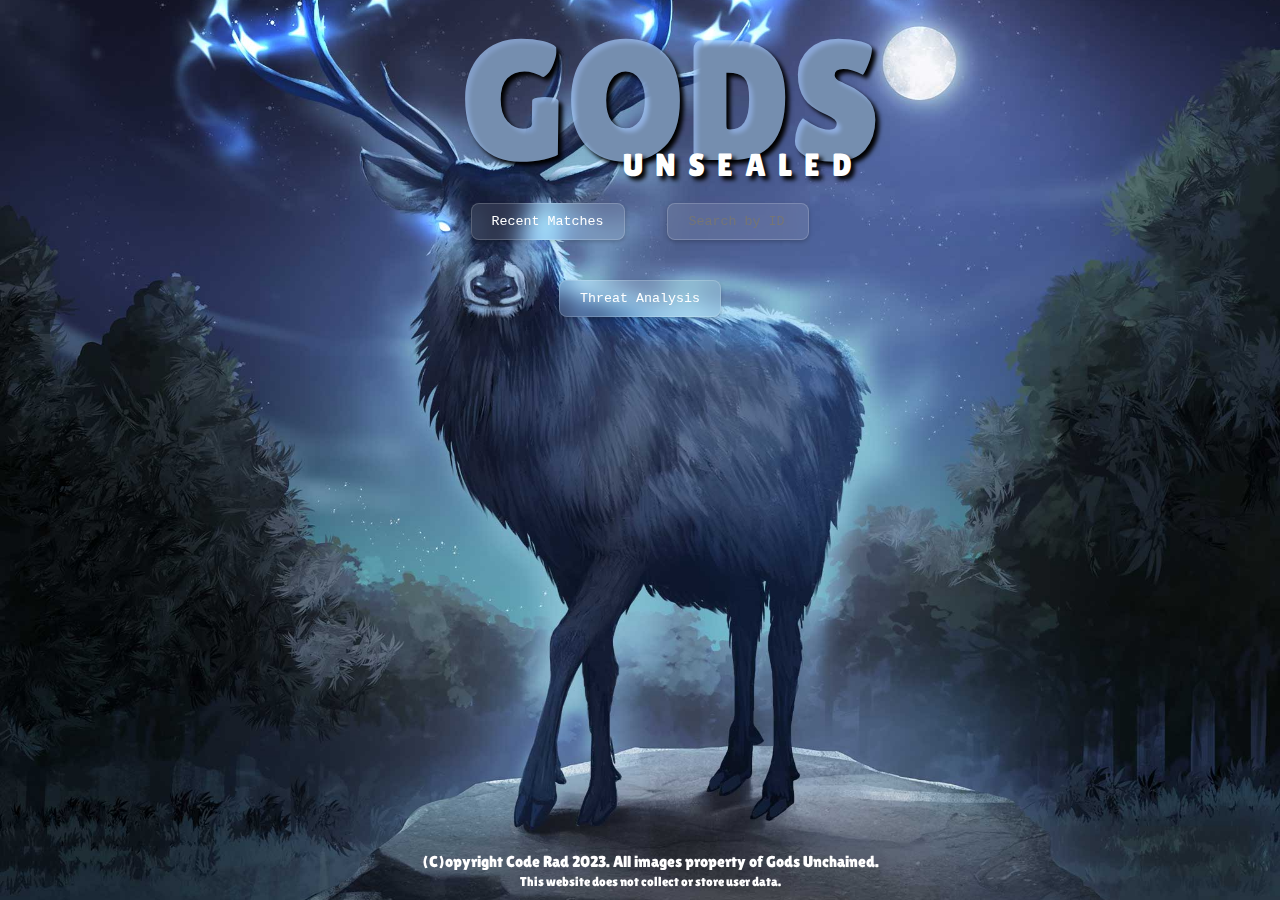
==== index.html @ cefecffd "Implement card modal and buy links" ====
<!DOCTYPE html>
<html lang="en">

<head>
    <meta charset="UTF-8">
    <meta http-equiv="X-UA-Compatible" content="IE=edge">
    <meta name="viewport" content="width=device-width, initial-scale=1.0">
    <meta http-equiv="Permissions-Policy" content="interest-cohort=(), user-id=()">
    <link rel="stylesheet" href="styles.css">
    <link rel="preconnect" href="https://fonts.googleapis.com">
    <link rel="preconnect" href="https://fonts.gstatic.com" crossorigin>
    <link href="https://fonts.googleapis.com/css2?family=Lilita+One&display=swap" rel="stylesheet">
    <title>Gods Unsealed</title>


    <script defer src="godsUnsealed.js"></script>
</head>

<body>
    <div class="container">
        <div class="panel" id="panel-left"></div>

        <div class="panel" id="panel-center">
            <div class="center-top">
                <div class="logo-container">
                    <div class="logo-top">GODS</div>
                    <div class="logo-bottom">U N S E A L E D</div>
                </div>
                <button class="button" id="recents" onclick="displayMatchList()">Recent Matches</button>

                <input 
                    class="button" 
                    type="text" 
                    id="userId" 
                    name="userId" 
                    onkeypress="if (event.key === 'Enter') displayMatchList(this.value)" 
                    placeholder="Search by ID" 
                    style="width: 100px;"
                    autocomplete="on">

                <button class="button" id="threats">Threat Analysis</button>
            </div>

            <div class="center-bottom" id="match-list"></div>
        </div>

        <div class="panel" id="panel-right"></div>
    </div>

    <div class="footer">
        (C)opyright Code Rad 2023. All images property of Gods Unchained.<br>
        <small>This website does not collect or store user data.</small>
    </div>

    
  
</body>

</html>
---- styles.css ----
/* uncomment the next line to add outlines on everything for testing */
/* * { outline: 1px solid rgb(97, 97, 97) }      */

/* #region main template */
body {
  margin: 0;
  /* overflow: hidden; */
  background-color: #000;
  background-image: url('images/background.jpg');
  background-size: cover;
  background-position-x: center;
  background-position-y: 80%;
  background-repeat: no-repeat;
  font-family: 'Lilita One', sans-serif;
  color: #FFFFFF;
}
 
.container {
  display: flex;
  height: 100vh;
  width: 100hw;
}

.panel {
  flex: 1;
}

#panel-left {
  max-width: 31%;
}

#panel-center {
  display: flex;
  flex-direction: column;
  margin-bottom: 40px;
  max-width: 38%;
}

#panel-right {
  max-width: 31%;
} 

.footer {
  position: fixed;
  bottom: 0;
  left: 0;
  width: 100%;
  color: #fff;
  padding: 10px;
  text-align: center;
}
/* #endregion */

/* #region general elements */
.button {
  background: rgba(255, 255, 255, 0.1);
  backdrop-filter: blur(10px);
  border: 1px solid rgba(255, 255, 255, 0.18);
  box-shadow: 0 2px 4px rgba(0, 0, 0, 0.2);
  font-family: 'Courier New', Courier, monospace;
  color: #fff;
  padding: 10px 20px;
  border-radius: 8px;
  margin: 20px;
}

.button:hover {
  background-color: rgba(255, 255, 255, 0.4);
  scale: 110%;
}

.debug-panel {
  font-family: 'Courier New', Courier, monospace;
  background-color: #000;
  color: chartreuse;
  padding: auto;
  text-justify: left;
  font-size: 0.8em;
}
/* #endregion */

/* #region player card */
.player-card {
  background-position: bottom left;
  background-repeat: no-repeat;
  height: 94vh;
  display: flex;
  flex-direction: column;
  justify-content: flex-start;
  border-radius: 20px;
  margin: 40px;
  position: relative;
  /* outline: rgba(255, 255, 255, 0.3) solid 2px; */
  outline-offset: -15px;
}




.outcome {

  font-size: 60pt;
  font-weight: bolder;
  text-align: center;
}

.outcome.winner {
  color: gold;
  text-shadow:
    -3px -3px 0 black,
    0 -3px 0 black,
    3px -3px 0 black,
    3px 0 0 black,
    3px 3px 0 black,
    0 3px 0 black,
    -3px 3px 0 black,
    -3px 0 0 black;
  text-align: center;
}

.outcome.loser {
  color: rgb(214, 55, 55);
  text-shadow:
    -3px -3px 0 black,
    0 -3px 0 black,
    3px -3px 0 black,
    3px 0 0 black,
    3px 3px 0 black,
    0 3px 0 black,
    -3px 3px 0 black,
    -3px 0 0 black;
}

.player-overview {

  display: flex;
  position: relative;
  /* width: 100%; */
  height: 175px;
  /* box-sizing: content-box; */
  text-shadow: 4px 4px 4px #000;
  margin: 40px;
}

.player-overview-name {

  position: absolute;
top: 0;
left: 0;

  font-size: 30pt;
}
.player-overview-userid {

  position: absolute;
  top: 40px;
  left: 0;

  font-size: large;

}

.player-overview-rank {

  position: absolute;
right: 0;
bottom: 0;
  font-size: 60pt;

}

.player-overview-level {

  position: absolute;
left: 0;
bottom: 0;

  font-size: x-large;

}

.player-overview-gp {
  position: absolute;
  top: 0;
  right: 0;
  border-radius: 50%;
  width: 40%;
  height: auto;
  box-shadow: 4px 4px 4px #000;

}

.bar-graph {
  width: 300px;
  height: 150px;
  display: flex;
  flex-direction: row;
  align-items: baseline;
}

.bar {
  flex: 1;
  margin: 0 2px;
  opacity: 0.3;
  transition: height 1.5s ease;
}

.player-matchlist-button {
  top: 20px;
  padding: 2px;
}

.player-matchlist-button:hover {
  scale: 101%;
}

.portrait-container {
  display: flex;
  margin-top: auto;
  overflow: hidden;
}

.portrait {
  position: absolute;
  bottom: 0;
  width: 100%;
}
/* #endregion */

/* #region card list */
.card-list-container {
  display: flex;
  justify-content: center;
  /* padding: 40px; */
}

.card-list {
  display: flex;
  flex-wrap: wrap;
  justify-content: center;
  padding: 10px;
  /* gap: 4px; */
}

.card-icon {
  height: 50px;
  width: 50px;
  border-radius: 50%;
  overflow: hidden;
  margin: 2px;
  transition: transform 0.2s;
  position: relative;
  overflow: hidden;
  z-index: 1;
}

/* .card-icon img {
    width: 80%;
    border-radius: 8px;
} */

.card-icon:hover {
  transform: scale(2.5);
  background-color: #333;
  color: #fff;
  z-index: 2;
}


.card-modal {
  position: fixed;
  top: 50%; 
  left: 50%; 
  transform: translate(-50%, -50%);
  width: 30%;
  height: auto; 
  /* max-width: 400px; */
  padding: 20px; 
  background-color: rgba(0, 0, 0, 0.5);
border-radius: 20px;
  z-index: 1000;
}


.modal-content {
  position: relative;
}

.close-modal {
  position: absolute;
  top: 0;
  right: 10px;
  font-size: 50px;
  cursor: pointer;
  color: white;
}

.close-modal:hover {
  color: red; /* Change color on hover if desired */
}

.card-image {
  /* Add styles for the card image if needed */
  max-width: 100%; /* Ensure the image doesn't overflow its container */
}

.buy-links {
  display: flex;
  justify-content: space-between;
  margin-top: 10px;
}

.buy-link {
  width: 100px;
  height: 100px;
  background-image: url('images/icon-tokentrove.png');
  background-size: cover;
  display: inline-block;
}

/* #endregion */

/* #region center top */
.center-top {
  background-color: #dcdcdc00;
  text-align: center;
  height: 30%;
}

.logo-top {
  color: rgba(170, 207, 255, 0.685);
  font-size: 128pt;
  text-shadow: 4px 4px 4px #000;
  padding: 2px;
  text-align: right;

}

.logo-bottom {
  font-size: 24pt;
  text-align: right;
  letter-spacing: 3px;
  margin-right: 28px;
  margin-top: -54px;
  color: rgba(100, 150, 15, 1);
  color: white;
  text-shadow: 4px 4px 4px #000;
}
/* #endregion */

/* #region match list */
.center-bottom {
  justify-content: center;
  /* align-items: center;   */
  margin-bottom: 35px;
  margin-top: 20px;
}

#match-list {
  display: flex;
  flex-direction: column;
  justify-content: flex-start;
  align-items: center;
  overflow-y: scroll;
  overflow-x: hidden;
}

  @keyframes dropIn {
    0% {
      transform: translateY(-80px);
      /* scale: 90%; */
      opacity: 0;
    }



    100% {
      transform: translateY(0);
      opacity: 1;
      scale: 100%;
    }
  }

  .match-banner {
    animation: dropIn 0.5s ease-in;
  }

  .match-banner {
    margin-bottom: 10px;
    padding-bottom: 15px;
    border-radius: 10px;
    justify-content: center;
    align-items: center;
    margin-left: 16px;
    margin-right: 16px;
    position: relative;
  }

  .match-banner:hover {
    scale: 105%;
  }

  .match-banner.active {
    color: chartreuse;
    scale: 105%;
  }

  .match-banner:hover .user-list-text {
    color: chartreuse;
  }

  .match-banner:active .user-list-text {
    color: yellow;
  }

  .match-banner-panel {
    display: flex;

  }

  .banner-right {
    flex-direction: row-reverse;
  }

  .banner-top {
    display: flex;
    justify-content: center;
    align-items: center;
  }

  .panel-container {

    display: flex;
    gap: 5px;
  }

  .match-info {
    border-radius: 5px;
    width: fit-content;
    color: chartreuse;
    padding: 2px;
    text-align: center;
    font-family: 'Courier New', Courier, monospace;
    font-size: 0.7em;
    margin-bottom: -5px;
  }

  .godpower-list {
    background-image: url(https://images.godsunchained.com/art2/250/100113.webp);
    background-size: cover;
    width: 50px;
    height: 50px;
    border-radius: 50%;
    display: flex;
    z-index: 1;
  }

  .rank {
    color: white;
    font-size: 1.3em;
    font-family: 'Lilita One', sans-serif;
    text-shadow:
      -2px -2px 0 black,
      0 -2px 0 black,
      2px -2px 0 black,
      2px 0 0 black,
      2px 2px 0 black,
      0 2px 0 black,
      -2px 2px 0 black,
      -2px 0 0 black;
    z-index: 1;
    margin-top: -2px;
  }

  .rank-right {
    margin-left: auto;
    margin-right: 0px;
  }

  .god-tag {
    width: 13px;
    height: 20px;
    position: absolute;

    outline: 1px solid black;
    border-radius: 3px;
  }

  #god-tag-1 {
    top: 49px;
    left: 1px;
  }

  #god-tag-2 {
    top: 50px;
    left: 9px;
  }

  #god-tag-3 {
    top: 50px;
    left: 19px;
  }

  #god-tag-1-right {
    top: 49px;
    right: 1px;
  }

  #god-tag-2-right {
    top: 50px;
    right: 9px;
  }

  #god-tag-3-right {
    top: 50px;
    right: 19px;
  }

  .list-bar {
    background-color: rgba(0, 0, 0, 0.418);
    width: 235px;
    height: 20px;
    margin-top: 5px;
    margin-right: 0px;
    margin-left: -15px;
    justify-content: flex-end;
    display: flex;
    padding-left: 10px;
    padding-right: 10px;
  }

  .bar-right {
    justify-content: flex-end;
    margin-left: 0px;
    margin-right: -15px;
    flex-direction: row-reverse;
  }

  .user-list-text {
    color: rgb(124, 170, 255);
    font-size: 1em;
    text-align: right;
  }

  .text-right {
    text-align: left;
  }

  .lost-match,
  .won-matches,
  .winrate {
    display: flex;
    height: 20px;
    width: 20px;
    margin: 2px;
    margin-top: 10px;
    border-radius: 50%;
    font-family: 'Lilita One', sans-serif;
    justify-content: center;
    align-items: center;
  }

  .winrate-right {
    flex-direction: row-reverse;
  }

  .lost-match {
    background-color: rgb(158, 39, 39);
    color: black;
    font-size: 1.3em;
  }

  .won-matches {
    color: gold;
    font-size: 1.4em;
    text-shadow:
      -2px -2px 0 black,
      0 -2px 0 black,
      2px -2px 0 black,
      2px 0 0 black,
      2px 2px 0 black,
      0 2px 0 black,
      -2px 2px 0 black,
      -2px 0 0 black;
    margin-left: 5px;
    margin-right: 5px;
  }

  .winrate {
    background-color: rgb(236, 204, 162);
    width: 80px;
    color: black;
    border-radius: 5px;
    font-size: 1em;
  }
  /* #endregion */

  /* #region scrollbar */
  /* For Webkit Browsers (Chrome, Safari) */
  #match-list::-webkit-scrollbar {
    width: 4px;
  }

  #match-list::-webkit-scrollbar-thumb {
    background-color: #7b88d18f;
    /* Scrollbar thumb color */
    border-radius: 6px;
  }

  #match-list::-webkit-scrollbar-track {
    background-color: #f1f1f13f;
    /* Scrollbar track color */
  }

  #match-list::-webkit-scrollbar-thumb:hover {
    background-color: #6f45a069;
    /* Change color on hover */
  }
  /* #endregion */
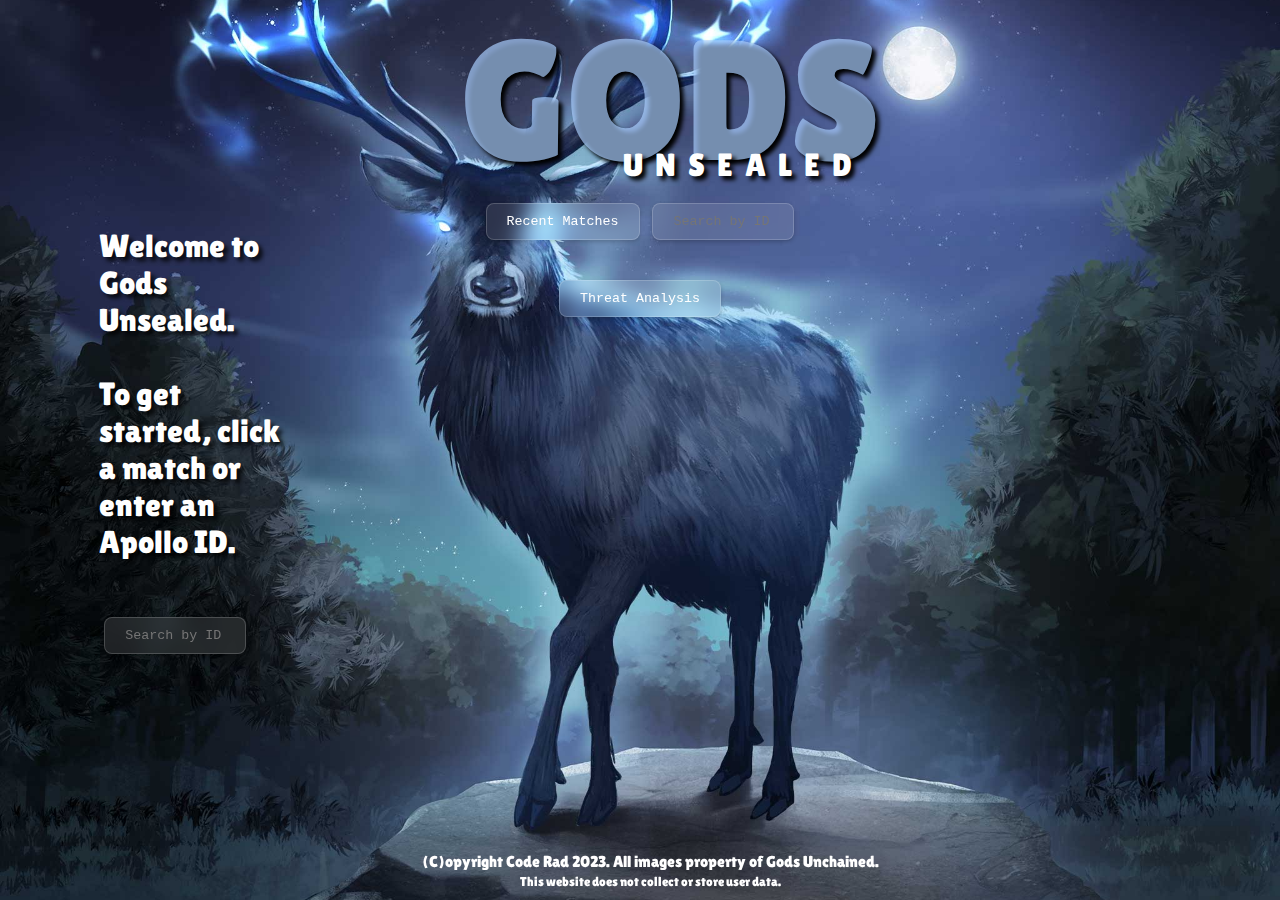
==== commit 8a12412e: "Implement stats and pie chart" ====
--- a/index.html
+++ b/index.html
@@ -18,7 +18,18 @@
 
 <body>
     <div class="container">
-        <div class="panel" id="panel-left"></div>
+        <div class="panel" id="panel-left">
+            <div class="welcome-container"><div class="welcome-content">Welcome to Gods Unsealed.<br><br>To get started, click a match or enter an Apollo ID.<br><br>                
+                <input 
+                class="button" 
+                type="text" 
+                id="userId" 
+                name="userId" 
+                onkeypress="if (event.key === 'Enter') displayMatchList(this.value)" 
+                placeholder="Search by ID" 
+                style="width: 100px;"
+                autocomplete="on"></div></div>
+        </div>
 
         <div class="panel" id="panel-center">
             <div class="center-top">
--- a/styles.css
+++ b/styles.css
@@ -14,7 +14,7 @@
   font-family: 'Lilita One', sans-serif;
   color: #FFFFFF;
 }
- 
+
 .container {
   display: flex;
   height: 100vh;
@@ -38,7 +38,7 @@
 
 #panel-right {
   max-width: 31%;
-} 
+}
 
 .footer {
   position: fixed;
@@ -49,6 +49,7 @@
   padding: 10px;
   text-align: center;
 }
+
 /* #endregion */
 
 /* #region general elements */
@@ -61,7 +62,7 @@
   color: #fff;
   padding: 10px 20px;
   border-radius: 8px;
-  margin: 20px;
+  margin: 20px 5px;
 }
 
 .button:hover {
@@ -77,6 +78,25 @@
   text-justify: left;
   font-size: 0.8em;
 }
+
+.welcome-container {
+  width: 100%;
+  height: 100%;
+  display: flex;
+  justify-content: center;
+  align-items: center;
+  /* outline: 2px solid #FFF; */
+}
+
+.welcome-content {
+  font-size: xx-large;
+  width: 50%;
+  text-shadow: 4px 4px 4px rgba(0, 0, 0, 0.8);
+
+
+  /* outline: 2px solid #FFF; */
+}
+
 /* #endregion */
 
 /* #region player card */
@@ -88,9 +108,9 @@
   flex-direction: column;
   justify-content: flex-start;
   border-radius: 20px;
-  margin: 40px;
+  margin: 30px;
   position: relative;
-  /* outline: rgba(255, 255, 255, 0.3) solid 2px; */
+  outline: rgba(255, 255, 255, 0.2) solid 4px;
   outline-offset: -15px;
 }
 
@@ -138,33 +158,34 @@
   /* width: 100%; */
   height: 175px;
   /* box-sizing: content-box; */
-  text-shadow: 4px 4px 4px #000;
+  text-shadow: 4px 4px 4px rgba(0, 0, 0, 0.8);
   margin: 40px;
 }
 
 .player-overview-name {
 
   position: absolute;
-top: 0;
-left: 0;
+  top: 0;
+  left: 0;
 
   font-size: 30pt;
 }
+
 .player-overview-userid {
 
   position: absolute;
   top: 40px;
-  left: 0;
-
-  font-size: large;
+  left: 10px;
+
+  font-size: x-large;
 
 }
 
 .player-overview-rank {
 
   position: absolute;
-right: 0;
-bottom: 0;
+  right: 0;
+  bottom: -20px;
   font-size: 60pt;
 
 }
@@ -172,10 +193,10 @@
 .player-overview-level {
 
   position: absolute;
-left: 0;
-bottom: 0;
-
-  font-size: x-large;
+  left: 20px;
+  top: 60px;
+
+  font-size: xx-large;
 
 }
 
@@ -186,7 +207,7 @@
   border-radius: 50%;
   width: 40%;
   height: auto;
-  box-shadow: 4px 4px 4px #000;
+  box-shadow: 4px 4px 4px rgba(0, 0, 0, 0.8);
 
 }
 
@@ -205,9 +226,107 @@
   transition: height 1.5s ease;
 }
 
+.circle-container {
+  position: absolute;
+  bottom: -40px;
+  left: 0;
+  display: flex;
+  justify-content: flex-start;
+  align-items: flex-end;
+}
+
+.circle {
+  width: 80px;
+  height: 80px;
+  border-radius: 50%;
+  overflow: hidden;
+  margin-right: -4px;
+  box-shadow: 4px 4px 4px rgba(0, 0, 0, 0.8);
+}
+
+.zoomed-image {
+  width: 100%;
+  height: 100%;
+  object-fit: cover;
+  transition: transform 4.5s ease;
+  scale: 1.1;
+  /* transform: scale(1.1) translateY(20%); */
+}
+
+.circle:hover .zoomed-image {
+  transform: scale(1.2);
+}
+
+.tabs {
+  display: flex;
+  /* border-bottom: 2px solid #ccc; */
+  /* margin-bottom: 15px; */
+  margin-top: 20px;
+  margin-left: 40px;
+  margin-right: 20px;
+  gap: 2px;
+}
+
+.tab-button {
+  background: rgba(255, 255, 255, 0.1);
+  backdrop-filter: blur(10px);
+  /* border: 1px solid rgba(255, 255, 255, 0.18); */
+  border: none;
+  /* box-shadow: 0 2px 4px rgba(0, 0, 0, 0.2); */
+  /* font-family: 'Courier New', Courier, monospace; */
+  font-family: 'Lilita One', sans-serif;
+  font-size: larger;
+  padding: 0px 10px 0px;
+  cursor: pointer;
+  border-radius: 5px 5px 0 0;
+  color: #222;
+}
+
+.tab-button.active {
+  background-color: rgba(255, 255, 255, 0.2);
+  backdrop-filter: blur(10px);
+  border-bottom: 0px solid #fff;
+  color: chartreuse;
+}
+
+.tab-content {
+  display: none;
+  background: rgba(255, 255, 255, 0.1);
+  backdrop-filter: blur(10px);
+  padding: 0px;
+  margin: 10px 25px;
+  /* border: 1px solid #ccc; */
+  /* border-radius: 20px; */
+}
+
+.tab-rule {
+  background-color: rgba(255, 255, 255, 0.2);
+  backdrop-filter: blur(10px);
+  padding: 5px;
+  /* margin-left: 25px; */
+  /* margin-right: 25px;  */
+  margin: -10px -4px;
+  /* width: 100%; */
+  /* border: 1px solid #ccc; */
+  border-radius: 20px;
+  border: none;
+}
+
+.tab-content.active {
+  display: block;
+}
+
+
+
+
 .player-matchlist-button {
-  top: 20px;
-  padding: 2px;
+  margin-top: -20px;
+  margin-bottom: 20px;
+  margin-right: 20px;
+  margin-left: auto;
+  font-family: 'Lilita One';
+  font-size: large
+  /* padding: 10px 20px; */
 }
 
 .player-matchlist-button:hover {
@@ -225,65 +344,85 @@
   bottom: 0;
   width: 100%;
 }
+
 /* #endregion */
+
+/* #region stats */
+
+.stats-container {
+  display: block;
+  margin: 50px 0;
+  padding: 0 20px;
+}
+
+/* #endregion */
+
 
 /* #region card list */
 .card-list-container {
   display: flex;
   justify-content: center;
-  /* padding: 40px; */
+  width: 100%;
+  margin: 50px 0;
+  /* outline: 1px solid #fff; */
 }
 
 .card-list {
   display: flex;
+  /* width: fit-content; */
   flex-wrap: wrap;
+  /* justify-content: flex-start; */
   justify-content: center;
-  padding: 10px;
-  /* gap: 4px; */
-}
+  /* margin: 0 -10px; */
+  /* outline: 1px solid #FF0; */
+  /* width: 100%; */
+
+}
+
+
 
 .card-icon {
-  height: 50px;
-  width: 50px;
+  height: 46px;
+  width: 46px;
   border-radius: 50%;
   overflow: hidden;
-  margin: 2px;
-  transition: transform 0.2s;
+  margin: 3px;
+  /* gap: 3px; */
+  transition: transform 0.5s;
   position: relative;
   overflow: hidden;
   z-index: 1;
-}
-
-/* .card-icon img {
-    width: 80%;
-    border-radius: 8px;
-} */
+  box-shadow: 4px 4px 4px rgba(0, 0, 0, 0.8);
+}
 
 .card-icon:hover {
   transform: scale(2.5);
   background-color: #333;
   color: #fff;
   z-index: 2;
+  outline: 2px solid yellow;
 }
 
 
 .card-modal {
   position: fixed;
-  top: 50%; 
-  left: 50%; 
+  top: 50%;
+  left: 50%;
   transform: translate(-50%, -50%);
   width: 30%;
-  height: auto; 
+  /* height: auto;  */
+  height: 100%;
   /* max-width: 400px; */
-  padding: 20px; 
-  background-color: rgba(0, 0, 0, 0.5);
-border-radius: 20px;
+  padding: 20px;
+  background-color: rgba(0, 0, 0, 0.9);
+  /* border-radius: 20px; */
   z-index: 1000;
 }
 
 
 .modal-content {
   position: relative;
+  top: 40px;
 }
 
 .close-modal {
@@ -296,12 +435,14 @@
 }
 
 .close-modal:hover {
-  color: red; /* Change color on hover if desired */
+  color: red;
+  /* Change color on hover if desired */
 }
 
 .card-image {
   /* Add styles for the card image if needed */
-  max-width: 100%; /* Ensure the image doesn't overflow its container */
+  max-width: 100%;
+  /* Ensure the image doesn't overflow its container */
 }
 
 .buy-links {
@@ -311,12 +452,19 @@
 }
 
 .buy-link {
-  width: 100px;
-  height: 100px;
-  background-image: url('images/icon-tokentrove.png');
+  width: 50px;
+  height: 50px;
+  /* top: 20px; */
+  margin: 30px;
   background-size: cover;
   display: inline-block;
-}
+  transition: transform 0.2s ease-out;
+}
+
+.buy-link:hover {
+  transform: scale(1.4);
+}
+
 
 /* #endregion */
 
@@ -346,6 +494,7 @@
   color: white;
   text-shadow: 4px 4px 4px #000;
 }
+
 /* #endregion */
 
 /* #region match list */
@@ -365,255 +514,297 @@
   overflow-x: hidden;
 }
 
-  @keyframes dropIn {
-    0% {
-      transform: translateY(-80px);
-      /* scale: 90%; */
-      opacity: 0;
-    }
-
-
-
-    100% {
-      transform: translateY(0);
-      opacity: 1;
-      scale: 100%;
-    }
+@keyframes dropIn {
+  0% {
+    transform: translateY(-80px);
+    /* scale: 90%; */
+    opacity: 0;
   }
 
-  .match-banner {
-    animation: dropIn 0.5s ease-in;
+
+
+  100% {
+    transform: translateY(0);
+    opacity: 1;
+    scale: 100%;
   }
-
-  .match-banner {
-    margin-bottom: 10px;
-    padding-bottom: 15px;
-    border-radius: 10px;
-    justify-content: center;
-    align-items: center;
-    margin-left: 16px;
-    margin-right: 16px;
-    position: relative;
-  }
-
-  .match-banner:hover {
-    scale: 105%;
-  }
-
-  .match-banner.active {
-    color: chartreuse;
-    scale: 105%;
-  }
-
-  .match-banner:hover .user-list-text {
-    color: chartreuse;
-  }
-
-  .match-banner:active .user-list-text {
-    color: yellow;
-  }
-
-  .match-banner-panel {
-    display: flex;
-
-  }
-
-  .banner-right {
-    flex-direction: row-reverse;
-  }
-
-  .banner-top {
-    display: flex;
-    justify-content: center;
-    align-items: center;
-  }
-
-  .panel-container {
-
-    display: flex;
-    gap: 5px;
-  }
-
-  .match-info {
-    border-radius: 5px;
-    width: fit-content;
-    color: chartreuse;
-    padding: 2px;
-    text-align: center;
-    font-family: 'Courier New', Courier, monospace;
-    font-size: 0.7em;
-    margin-bottom: -5px;
-  }
-
-  .godpower-list {
-    background-image: url(https://images.godsunchained.com/art2/250/100113.webp);
-    background-size: cover;
-    width: 50px;
-    height: 50px;
-    border-radius: 50%;
-    display: flex;
-    z-index: 1;
-  }
-
-  .rank {
-    color: white;
-    font-size: 1.3em;
-    font-family: 'Lilita One', sans-serif;
-    text-shadow:
-      -2px -2px 0 black,
-      0 -2px 0 black,
-      2px -2px 0 black,
-      2px 0 0 black,
-      2px 2px 0 black,
-      0 2px 0 black,
-      -2px 2px 0 black,
-      -2px 0 0 black;
-    z-index: 1;
-    margin-top: -2px;
-  }
-
-  .rank-right {
-    margin-left: auto;
-    margin-right: 0px;
-  }
-
-  .god-tag {
-    width: 13px;
-    height: 20px;
-    position: absolute;
-
-    outline: 1px solid black;
-    border-radius: 3px;
-  }
-
-  #god-tag-1 {
-    top: 49px;
-    left: 1px;
-  }
-
-  #god-tag-2 {
-    top: 50px;
-    left: 9px;
-  }
-
-  #god-tag-3 {
-    top: 50px;
-    left: 19px;
-  }
-
-  #god-tag-1-right {
-    top: 49px;
-    right: 1px;
-  }
-
-  #god-tag-2-right {
-    top: 50px;
-    right: 9px;
-  }
-
-  #god-tag-3-right {
-    top: 50px;
-    right: 19px;
-  }
-
-  .list-bar {
-    background-color: rgba(0, 0, 0, 0.418);
-    width: 235px;
-    height: 20px;
-    margin-top: 5px;
-    margin-right: 0px;
-    margin-left: -15px;
-    justify-content: flex-end;
-    display: flex;
-    padding-left: 10px;
-    padding-right: 10px;
-  }
-
-  .bar-right {
-    justify-content: flex-end;
-    margin-left: 0px;
-    margin-right: -15px;
-    flex-direction: row-reverse;
-  }
-
-  .user-list-text {
-    color: rgb(124, 170, 255);
-    font-size: 1em;
-    text-align: right;
-  }
-
-  .text-right {
-    text-align: left;
-  }
-
-  .lost-match,
-  .won-matches,
-  .winrate {
-    display: flex;
-    height: 20px;
-    width: 20px;
-    margin: 2px;
-    margin-top: 10px;
-    border-radius: 50%;
-    font-family: 'Lilita One', sans-serif;
-    justify-content: center;
-    align-items: center;
-  }
-
-  .winrate-right {
-    flex-direction: row-reverse;
-  }
-
-  .lost-match {
-    background-color: rgb(158, 39, 39);
-    color: black;
-    font-size: 1.3em;
-  }
-
-  .won-matches {
-    color: gold;
-    font-size: 1.4em;
-    text-shadow:
-      -2px -2px 0 black,
-      0 -2px 0 black,
-      2px -2px 0 black,
-      2px 0 0 black,
-      2px 2px 0 black,
-      0 2px 0 black,
-      -2px 2px 0 black,
-      -2px 0 0 black;
-    margin-left: 5px;
-    margin-right: 5px;
-  }
-
-  .winrate {
-    background-color: rgb(236, 204, 162);
-    width: 80px;
-    color: black;
-    border-radius: 5px;
-    font-size: 1em;
-  }
-  /* #endregion */
-
-  /* #region scrollbar */
-  /* For Webkit Browsers (Chrome, Safari) */
-  #match-list::-webkit-scrollbar {
-    width: 4px;
-  }
-
-  #match-list::-webkit-scrollbar-thumb {
-    background-color: #7b88d18f;
-    /* Scrollbar thumb color */
-    border-radius: 6px;
-  }
-
-  #match-list::-webkit-scrollbar-track {
-    background-color: #f1f1f13f;
-    /* Scrollbar track color */
-  }
-
-  #match-list::-webkit-scrollbar-thumb:hover {
-    background-color: #6f45a069;
-    /* Change color on hover */
-  }
-  /* #endregion */+}
+
+.match-banner {
+  animation: dropIn 0.5s ease-in;
+}
+
+.match-banner {
+  margin-bottom: 10px;
+  padding-bottom: 15px;
+  border-radius: 10px;
+  justify-content: center;
+  align-items: center;
+  margin-left: 16px;
+  margin-right: 16px;
+  position: relative;
+}
+
+.match-banner:hover {
+  scale: 105%;
+}
+
+.match-banner.active {
+  color: chartreuse;
+  scale: 105%;
+}
+
+.match-banner:hover .user-list-text {
+  color: chartreuse;
+}
+
+.match-banner:active .user-list-text {
+  color: yellow;
+}
+
+.match-banner-panel {
+  display: flex;
+
+}
+
+.banner-right {
+  flex-direction: row-reverse;
+}
+
+.banner-top {
+  display: flex;
+  justify-content: center;
+  align-items: center;
+}
+
+.panel-container {
+
+  display: flex;
+  gap: 5px;
+}
+
+.match-info {
+  border-radius: 5px;
+  width: fit-content;
+  color: chartreuse;
+  padding: 2px;
+  text-align: center;
+  font-family: 'Courier New', Courier, monospace;
+  font-size: 0.7em;
+  margin-bottom: -5px;
+}
+
+.godpower-list {
+  background-image: url(https://images.godsunchained.com/art2/250/100113.webp);
+  background-size: cover;
+  width: 50px;
+  height: 50px;
+  border-radius: 50%;
+  display: flex;
+  z-index: 1;
+}
+
+.rank {
+  color: white;
+  font-size: 1.3em;
+  font-family: 'Lilita One', sans-serif;
+  text-shadow:
+    -2px -2px 0 black,
+    0 -2px 0 black,
+    2px -2px 0 black,
+    2px 0 0 black,
+    2px 2px 0 black,
+    0 2px 0 black,
+    -2px 2px 0 black,
+    -2px 0 0 black;
+  z-index: 1;
+  margin-top: -2px;
+}
+
+.rank-right {
+  margin-left: auto;
+  margin-right: 0px;
+}
+
+.god-tag {
+  width: 13px;
+  height: 20px;
+  position: absolute;
+
+  outline: 1px solid black;
+  border-radius: 3px;
+}
+
+#god-tag-1 {
+  top: 49px;
+  left: 1px;
+}
+
+#god-tag-2 {
+  top: 50px;
+  left: 9px;
+}
+
+#god-tag-3 {
+  top: 50px;
+  left: 19px;
+}
+
+#god-tag-1-right {
+  top: 49px;
+  right: 1px;
+}
+
+#god-tag-2-right {
+  top: 50px;
+  right: 9px;
+}
+
+#god-tag-3-right {
+  top: 50px;
+  right: 19px;
+}
+
+.list-bar {
+  background-color: rgba(0, 0, 0, 0.418);
+  width: 235px;
+  height: 20px;
+  margin-top: 5px;
+  margin-right: 0px;
+  margin-left: -15px;
+  justify-content: flex-end;
+  display: flex;
+  padding-left: 10px;
+  padding-right: 10px;
+}
+
+.bar-right {
+  justify-content: flex-end;
+  margin-left: 0px;
+  margin-right: -15px;
+  flex-direction: row-reverse;
+}
+
+.user-list-text {
+  color: rgb(124, 170, 255);
+  font-size: 1em;
+  text-align: right;
+}
+
+.text-right {
+  text-align: left;
+}
+
+.lost-match,
+.won-matches,
+.winrate {
+  display: flex;
+  height: 20px;
+  width: 20px;
+  margin: 2px;
+  margin-top: 10px;
+  border-radius: 50%;
+  font-family: 'Lilita One', sans-serif;
+  justify-content: center;
+  align-items: center;
+}
+
+.winrate-right {
+  flex-direction: row-reverse;
+}
+
+.lost-match {
+  background-color: rgb(158, 39, 39);
+  color: black;
+  font-size: 1.3em;
+}
+
+.won-matches {
+  color: gold;
+  font-size: 1.4em;
+  text-shadow:
+    -2px -2px 0 black,
+    0 -2px 0 black,
+    2px -2px 0 black,
+    2px 0 0 black,
+    2px 2px 0 black,
+    0 2px 0 black,
+    -2px 2px 0 black,
+    -2px 0 0 black;
+  margin-left: 5px;
+  margin-right: 5px;
+}
+
+.winrate {
+  background-color: rgb(236, 204, 162);
+  width: 80px;
+  color: black;
+  border-radius: 5px;
+  font-size: 1em;
+}
+
+/* #endregion */
+
+/* #region scrollbar */
+/* For Webkit Browsers (Chrome, Safari) */
+#match-list::-webkit-scrollbar {
+  width: 4px;
+}
+
+#match-list::-webkit-scrollbar-thumb {
+  background-color: #7b88d18f;
+  /* Scrollbar thumb color */
+  border-radius: 6px;
+}
+
+#match-list::-webkit-scrollbar-track {
+  background-color: #f1f1f13f;
+  /* Scrollbar track color */
+}
+
+#match-list::-webkit-scrollbar-thumb:hover {
+  background-color: #6f45a069;
+  /* Change color on hover */
+}
+
+/* #endregion */
+
+/* #region pie chart */
+.chart-container {
+  display: flex;
+  align-items: center;
+  justify-content: space-evenly;
+  flex-direction: row;
+  margin-top: 40px;
+  /* outline: 2px solid yellow; */
+}
+
+.legend {
+  display: flex;
+  flex-direction: column;
+  margin-right: 20px;
+}
+
+.legend-item {
+  display: flex;
+  align-items: center;
+  /* margin-bottom: 10px; */
+  font-family: 'Courier New', Courier, monospace;
+  font-size: 8pt;
+  color: chartreuse;
+  /* outline: 2px solid #fff; */
+}
+
+.legend-color {
+  width: 8px; /* Adjust the width of the color splotch */
+  height: 14px; /* Adjust the height of the color splotch */
+  margin-right: 10px; /* Adjust the space between color splotch and text */
+}
+
+canvas {
+  box-shadow: 4px 4px 4px rgba(0, 0, 0, 0.8);
+  border-radius: 50%;
+
+}
+
+/* #endregion */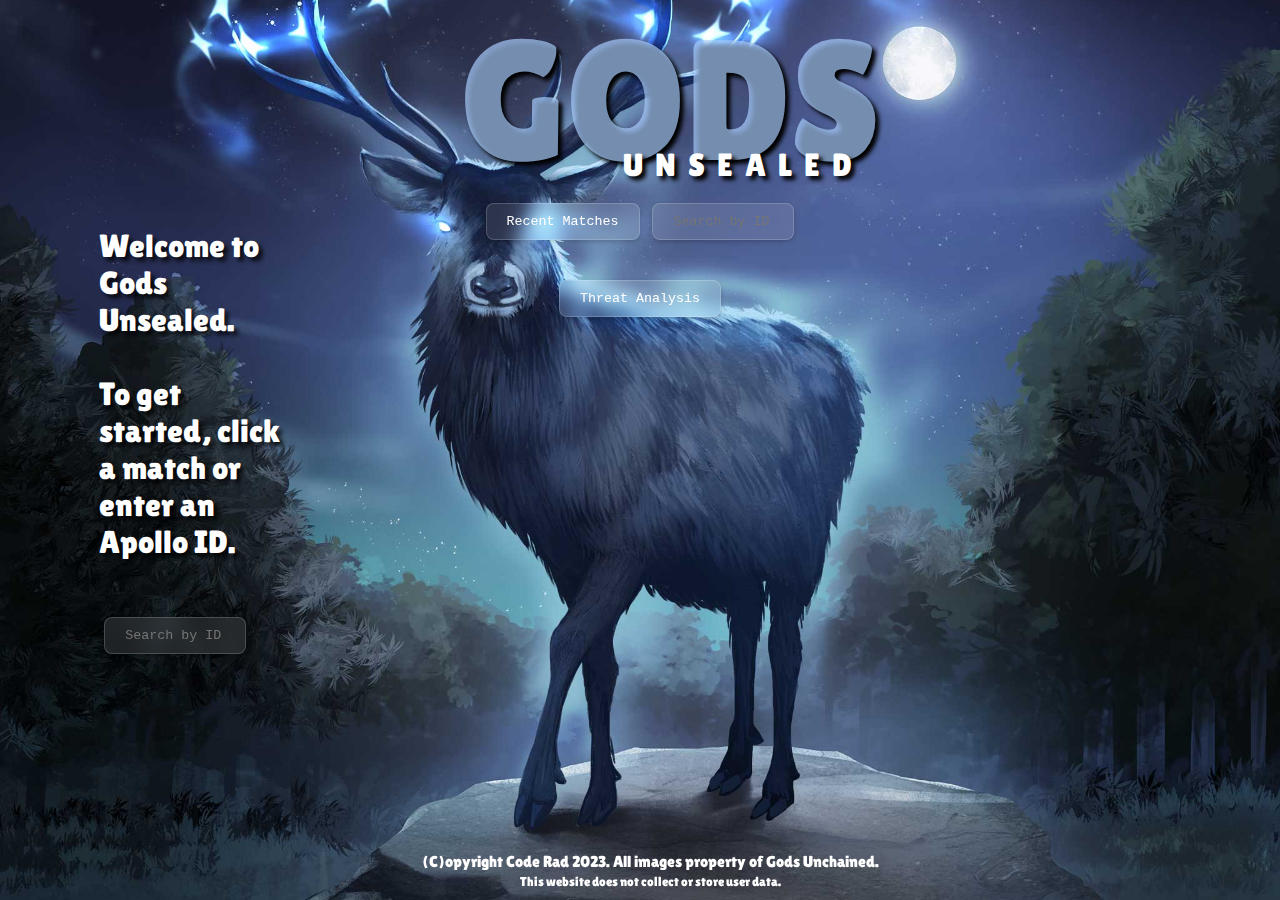
==== commit fa678edd: "Install analytics" ====
--- a/index.html
+++ b/index.html
@@ -2,6 +2,16 @@
 <html lang="en">
 
 <head>
+    <!-- Google tag (gtag.js) -->
+    <script async src="https://www.googletagmanager.com/gtag/js?id=G-XR2TSE4W4R"></script>
+    <script>
+        window.dataLayer = window.dataLayer || [];
+        function gtag() { dataLayer.push(arguments); }
+        gtag('js', new Date());
+
+        gtag('config', 'G-XR2TSE4W4R');
+    </script>
+
     <meta charset="UTF-8">
     <meta http-equiv="X-UA-Compatible" content="IE=edge">
     <meta name="viewport" content="width=device-width, initial-scale=1.0">
@@ -10,6 +20,7 @@
     <link rel="preconnect" href="https://fonts.googleapis.com">
     <link rel="preconnect" href="https://fonts.gstatic.com" crossorigin>
     <link href="https://fonts.googleapis.com/css2?family=Lilita+One&display=swap" rel="stylesheet">
+    <link rel="icon" type="image/x-icon" href="images/favicon.ico">
     <title>Gods Unsealed</title>
 
 
@@ -19,16 +30,14 @@
 <body>
     <div class="container">
         <div class="panel" id="panel-left">
-            <div class="welcome-container"><div class="welcome-content">Welcome to Gods Unsealed.<br><br>To get started, click a match or enter an Apollo ID.<br><br>                
-                <input 
-                class="button" 
-                type="text" 
-                id="userId" 
-                name="userId" 
-                onkeypress="if (event.key === 'Enter') displayMatchList(this.value)" 
-                placeholder="Search by ID" 
-                style="width: 100px;"
-                autocomplete="on"></div></div>
+            <div class="welcome-container">
+                <div class="welcome-content">Welcome to Gods Unsealed.<br><br>To get started, click a match or enter an
+                    Apollo ID.<br><br>
+                    <input class="button" type="text" id="userId" name="userId"
+                        onkeypress="if (event.key === 'Enter') displayMatchList(this.value)" placeholder="Search by ID"
+                        style="width: 100px;" autocomplete="on">
+                </div>
+            </div>
         </div>
 
         <div class="panel" id="panel-center">
@@ -39,20 +48,16 @@
                 </div>
                 <button class="button" id="recents" onclick="displayMatchList()">Recent Matches</button>
 
-                <input 
-                    class="button" 
-                    type="text" 
-                    id="userId" 
-                    name="userId" 
-                    onkeypress="if (event.key === 'Enter') displayMatchList(this.value)" 
-                    placeholder="Search by ID" 
-                    style="width: 100px;"
-                    autocomplete="on">
+                <input class="button" type="text" id="userId" name="userId"
+                    onkeypress="if (event.key === 'Enter') displayMatchList(this.value)" placeholder="Search by ID"
+                    style="width: 100px;" autocomplete="on">
 
                 <button class="button" id="threats">Threat Analysis</button>
             </div>
 
-            <div class="center-bottom" id="match-list"></div>
+            <div class="center-bottom" id="match-list">
+                <div class="patch-notes-container"></div>
+            </div>
         </div>
 
         <div class="panel" id="panel-right"></div>
@@ -63,8 +68,8 @@
         <small>This website does not collect or store user data.</small>
     </div>
 
-    
-  
+
+
 </body>
 
-</html>
+</html>--- a/styles.css
+++ b/styles.css
@@ -55,7 +55,7 @@
 /* #region general elements */
 .button {
   background: rgba(255, 255, 255, 0.1);
-  backdrop-filter: blur(10px);
+  backdrop-filter: blur(0.5rem);
   border: 1px solid rgba(255, 255, 255, 0.18);
   box-shadow: 0 2px 4px rgba(0, 0, 0, 0.2);
   font-family: 'Courier New', Courier, monospace;
@@ -92,10 +92,9 @@
   font-size: xx-large;
   width: 50%;
   text-shadow: 4px 4px 4px rgba(0, 0, 0, 0.8);
-
-
-  /* outline: 2px solid #FFF; */
-}
+}
+
+
 
 /* #endregion */
 
@@ -114,42 +113,9 @@
   outline-offset: -15px;
 }
 
-
-
-
-.outcome {
-
-  font-size: 60pt;
-  font-weight: bolder;
-  text-align: center;
-}
-
-.outcome.winner {
-  color: gold;
-  text-shadow:
-    -3px -3px 0 black,
-    0 -3px 0 black,
-    3px -3px 0 black,
-    3px 0 0 black,
-    3px 3px 0 black,
-    0 3px 0 black,
-    -3px 3px 0 black,
-    -3px 0 0 black;
-  text-align: center;
-}
-
-.outcome.loser {
-  color: rgb(214, 55, 55);
-  text-shadow:
-    -3px -3px 0 black,
-    0 -3px 0 black,
-    3px -3px 0 black,
-    3px 0 0 black,
-    3px 3px 0 black,
-    0 3px 0 black,
-    -3px 3px 0 black,
-    -3px 0 0 black;
-}
+/* #endregion */
+
+/* #region playercard player overview */
 
 .player-overview {
 
@@ -257,10 +223,12 @@
   transform: scale(1.2);
 }
 
+/* #endregion */
+
+/* #region player card tabs */
+
 .tabs {
   display: flex;
-  /* border-bottom: 2px solid #ccc; */
-  /* margin-bottom: 15px; */
   margin-top: 20px;
   margin-left: 40px;
   margin-right: 20px;
@@ -269,22 +237,19 @@
 
 .tab-button {
   background: rgba(255, 255, 255, 0.1);
-  backdrop-filter: blur(10px);
-  /* border: 1px solid rgba(255, 255, 255, 0.18); */
+  backdrop-filter: blur(0.5rem);
   border: none;
-  /* box-shadow: 0 2px 4px rgba(0, 0, 0, 0.2); */
-  /* font-family: 'Courier New', Courier, monospace; */
   font-family: 'Lilita One', sans-serif;
   font-size: larger;
-  padding: 0px 10px 0px;
+  padding: 0 0.6rem 0;
   cursor: pointer;
-  border-radius: 5px 5px 0 0;
+  border-radius: 0.3rem 0.3rem 0 0;
   color: #222;
 }
 
 .tab-button.active {
   background-color: rgba(255, 255, 255, 0.2);
-  backdrop-filter: blur(10px);
+  backdrop-filter: blur(0.5rem);
   border-bottom: 0px solid #fff;
   color: chartreuse;
 }
@@ -292,23 +257,17 @@
 .tab-content {
   display: none;
   background: rgba(255, 255, 255, 0.1);
-  backdrop-filter: blur(10px);
-  padding: 0px;
-  margin: 10px 25px;
-  /* border: 1px solid #ccc; */
-  /* border-radius: 20px; */
+  backdrop-filter: blur(0.5rem);
+  padding: 0;
+  margin: 0.6rem 1.5rem;
 }
 
 .tab-rule {
   background-color: rgba(255, 255, 255, 0.2);
-  backdrop-filter: blur(10px);
-  padding: 5px;
-  /* margin-left: 25px; */
-  /* margin-right: 25px;  */
-  margin: -10px -4px;
-  /* width: 100%; */
-  /* border: 1px solid #ccc; */
-  border-radius: 20px;
+  backdrop-filter: blur(0.5rem);
+  padding: 0.3rem;
+  margin: -0.6rem -0.2rem;
+  border-radius: 0.8rem;
   border: none;
 }
 
@@ -347,16 +306,63 @@
 
 /* #endregion */
 
-/* #region stats */
+/* #region tab stats */
 
 .stats-container {
   display: block;
-  margin: 50px 0;
-  padding: 0 20px;
-}
-
-/* #endregion */
-
+  margin: 3rem 0;
+  padding: 0 1.5rem;
+  z-index: 99;
+}
+
+.sealed-count {
+  vertical-align: middle;
+  font-size: 3rem;
+  margin-right: 0.4rem;
+  text-shadow: 4px 4px 4px rgba(0, 0, 0, 0.8);
+  color: beige;
+}
+
+.chart-container {
+  display: flex;
+  align-items: center;
+  justify-content: space-evenly;
+  flex-direction: row;
+  margin-top: 1.1rem;
+  /* outline: 2px solid yellow; */
+}
+
+.legend {
+  display: flex;
+  flex-direction: column;
+  margin-right: 20px;
+}
+
+.legend-item {
+  display: flex;
+  align-items: center;
+  margin-right: 0.3rem;
+  font-family: 'Courier New', Courier, monospace;
+  font-size: 0.7rem;
+  color: chartreuse;
+  /* outline: 2px solid #fff; */
+  /* box-shadow:  4px 4px 4px rgba(0, 0, 0, 0.8); */
+}
+
+.legend-color {
+  width: 0.5rem;
+  height: 1.3rem; 
+  margin-right: 0.3rem; 
+  box-shadow: 4px 4px 4px rgba(0, 0, 0, 0.8);
+}
+
+canvas {
+  box-shadow: 4px 4px 4px rgba(0, 0, 0, 0.8);
+  border-radius: 50%;
+
+}
+
+/* #endregion */
 
 /* #region card list */
 .card-list-container {
@@ -459,6 +465,8 @@
   background-size: cover;
   display: inline-block;
   transition: transform 0.2s ease-out;
+  color: beige;
+  text-align: center;
 }
 
 .buy-link:hover {
@@ -769,42 +777,6 @@
 
 /* #endregion */
 
-/* #region pie chart */
-.chart-container {
-  display: flex;
-  align-items: center;
-  justify-content: space-evenly;
-  flex-direction: row;
-  margin-top: 40px;
-  /* outline: 2px solid yellow; */
-}
-
-.legend {
-  display: flex;
-  flex-direction: column;
-  margin-right: 20px;
-}
-
-.legend-item {
-  display: flex;
-  align-items: center;
-  /* margin-bottom: 10px; */
-  font-family: 'Courier New', Courier, monospace;
-  font-size: 8pt;
-  color: chartreuse;
-  /* outline: 2px solid #fff; */
-}
-
-.legend-color {
-  width: 8px; /* Adjust the width of the color splotch */
-  height: 14px; /* Adjust the height of the color splotch */
-  margin-right: 10px; /* Adjust the space between color splotch and text */
-}
-
-canvas {
-  box-shadow: 4px 4px 4px rgba(0, 0, 0, 0.8);
-  border-radius: 50%;
-
-}
-
-/* #endregion */+
+
+
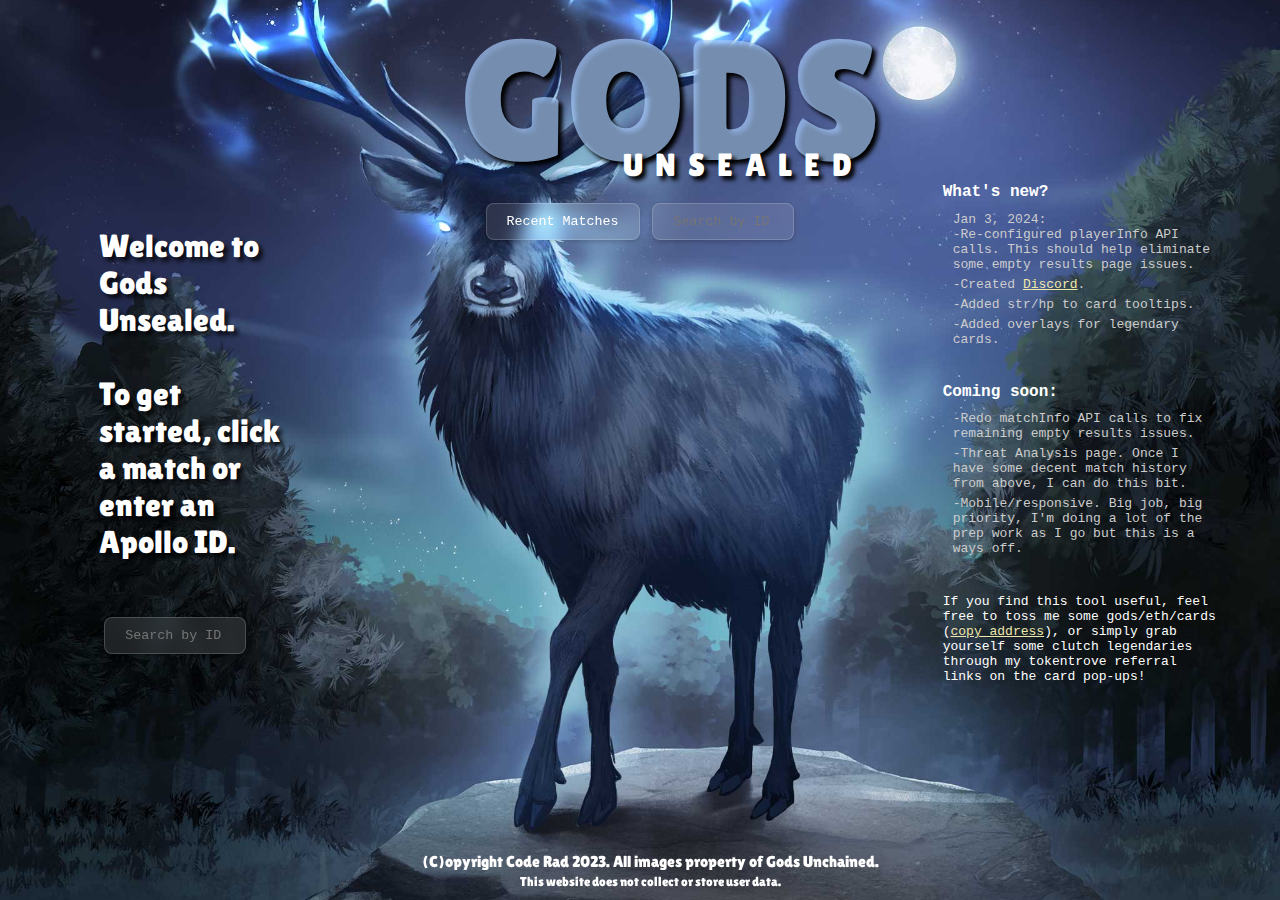
==== commit 6f4a6e33: "Added patch notes section to main page" ====
--- a/index.html
+++ b/index.html
@@ -52,15 +52,43 @@
                     onkeypress="if (event.key === 'Enter') displayMatchList(this.value)" placeholder="Search by ID"
                     style="width: 100px;" autocomplete="on">
 
-                <button class="button" id="threats">Threat Analysis</button>
+               <!-- <button class="button" id="threats">Threat Analysis</button> -->
             </div>
 
-            <div class="center-bottom" id="match-list">
-                <div class="patch-notes-container"></div>
-            </div>
+            <div class="center-bottom" id="match-list"></div>
         </div>
 
-        <div class="panel" id="panel-right"></div>
+        <div class="panel" id="panel-right">
+            <div class="notes-container"><div class="notes-content">
+                <h1>What's new?</h1>
+                <ul>
+                  Jan 3, 2024:
+                  <li>-Re-configured playerInfo API calls. This should help eliminate some empty results page issues.</li>
+                  <li>-Created <a href="https://discord.gg/FB8RCKEh">Discord</a>.</li>
+                  <li>-Added str/hp to card tooltips.</li>
+                  <li>-Added overlays for legendary cards.</li>
+                </ul>
+                <br>
+                <h1>Coming soon:</h1>
+                <ul>
+                  <li>-Redo matchInfo API calls to fix remaining empty results issues.</li>
+                  <li>-Threat Analysis page. Once I have some decent match history from above, I can do this bit.</li>
+                  <li>-Mobile/responsive. Big job, big priority, I'm doing a lot of the prep work as I go but this is a ways off.</li>
+                </ul>
+                <br>
+                <p class="notes-call">If you find this tool useful, feel free to toss me some gods/eth/cards (<a href="#" onclick="copyToClipboard('0x6a303302f30e4b86c699c098e56b913dae8823a3')">copy address</a>), or simply grab yourself some clutch legendaries through my tokentrove referral links on the card pop-ups!</p>
+<span id="copyNotification" style="display:none;">Copied to clipboard!</span><br><br>
+
+
+
+
+            </div></div>
+
+
+
+
+
+        </div>
     </div>
 
     <div class="footer">
--- a/styles.css
+++ b/styles.css
@@ -4,7 +4,7 @@
 /* #region main template */
 body {
   margin: 0;
-  /* overflow: hidden; */
+  overflow: hidden;
   background-color: #000;
   background-image: url('images/background.jpg');
   background-size: cover;
@@ -94,7 +94,52 @@
   text-shadow: 4px 4px 4px rgba(0, 0, 0, 0.8);
 }
 
-
+.notes-container {
+  width: 100%;
+  height: 100%;
+  display: flex;
+  justify-content: center;
+  align-items: center;
+
+
+}
+
+.notes-content {
+  font-family: 'Courier New', Courier, monospace;
+  font-size: small;
+  color: #CCC;
+  margin: 12%;
+  padding: 3%;
+  border-radius: 3%;
+  /* background-color: #00000030; */
+}
+
+.notes-content h1 {
+  color: #FFFFFF;
+  font-size: medium;
+
+}
+
+.notes-content ul {
+  list-style: none; /* Remove default bullet points */
+  padding: 0; /* Remove default padding */
+  margin: 10px; /* Remove default margin */
+}
+
+.notes-content li {
+  margin-bottom: 5px; /* Adjust the margin between list items as needed */
+    /* background-color: #00000030; */
+}
+
+.notes-call {
+  color: #FFFFFF;
+}
+
+.notes-content a:link,
+.notes-content a:visited
+{
+  color: palegoldenrod;
+}
 
 /* #endregion */
 
@@ -113,9 +158,36 @@
   outline-offset: -15px;
 }
 
-/* #endregion */
-
-/* #region playercard player overview */
+.player-matchlist-button {
+  margin-top: -20px;
+  margin-bottom: 20px;
+  margin-right: 20px;
+  margin-left: auto;
+  font-family: 'Lilita One';
+  font-size: large
+  /* padding: 10px 20px; */
+}
+
+.player-matchlist-button:hover {
+  scale: 101%;
+}
+
+.portrait-container {
+  display: flex;
+  margin-top: auto;
+  overflow: hidden;
+}
+
+.portrait {
+  position: absolute;
+  bottom: 0;
+  width: 100%;
+  pointer-events: none;
+}
+
+/* #endregion */
+
+/* #region player overview */
 
 .player-overview {
 
@@ -274,36 +346,6 @@
 .tab-content.active {
   display: block;
 }
-
-
-
-
-.player-matchlist-button {
-  margin-top: -20px;
-  margin-bottom: 20px;
-  margin-right: 20px;
-  margin-left: auto;
-  font-family: 'Lilita One';
-  font-size: large
-  /* padding: 10px 20px; */
-}
-
-.player-matchlist-button:hover {
-  scale: 101%;
-}
-
-.portrait-container {
-  display: flex;
-  margin-top: auto;
-  overflow: hidden;
-}
-
-.portrait {
-  position: absolute;
-  bottom: 0;
-  width: 100%;
-}
-
 /* #endregion */
 
 /* #region tab stats */
@@ -370,46 +412,54 @@
   justify-content: center;
   width: 100%;
   margin: 50px 0;
-  /* outline: 1px solid #fff; */
 }
 
 .card-list {
   display: flex;
-  /* width: fit-content; */
   flex-wrap: wrap;
-  /* justify-content: flex-start; */
   justify-content: center;
-  /* margin: 0 -10px; */
-  /* outline: 1px solid #FF0; */
-  /* width: 100%; */
-
-}
-
-
+}
+
+.card-container {
+  position: relative;
+  display: inline-block;
+}
 
 .card-icon {
   height: 46px;
   width: 46px;
   border-radius: 50%;
-  overflow: hidden;
   margin: 3px;
-  /* gap: 3px; */
-  transition: transform 0.5s;
+  transition: transform 0.4s;
   position: relative;
-  overflow: hidden;
-  z-index: 1;
   box-shadow: 4px 4px 4px rgba(0, 0, 0, 0.8);
+  background-size: cover;
 }
 
 .card-icon:hover {
   transform: scale(2.5);
-  background-color: #333;
-  color: #fff;
-  z-index: 2;
-  outline: 2px solid yellow;
-}
-
-
+  z-index: 1;
+  outline: 1px solid yellow;
+}
+
+.legendary-overlay {
+  position: absolute;
+  top: -5px;
+  left: -5px;
+  width: 56px;
+  height: 56px;
+  pointer-events: none;
+  transition: transform 0.5s; 
+  background-size: cover;
+}
+
+.legendary-overlay:hover {
+  transform: scale(2.5);
+  z-index: 1;
+}
+/* #endregion */
+
+/* #region card modal */
 .card-modal {
   position: fixed;
   top: 50%;
@@ -777,6 +827,3 @@
 
 /* #endregion */
 
-
-
-
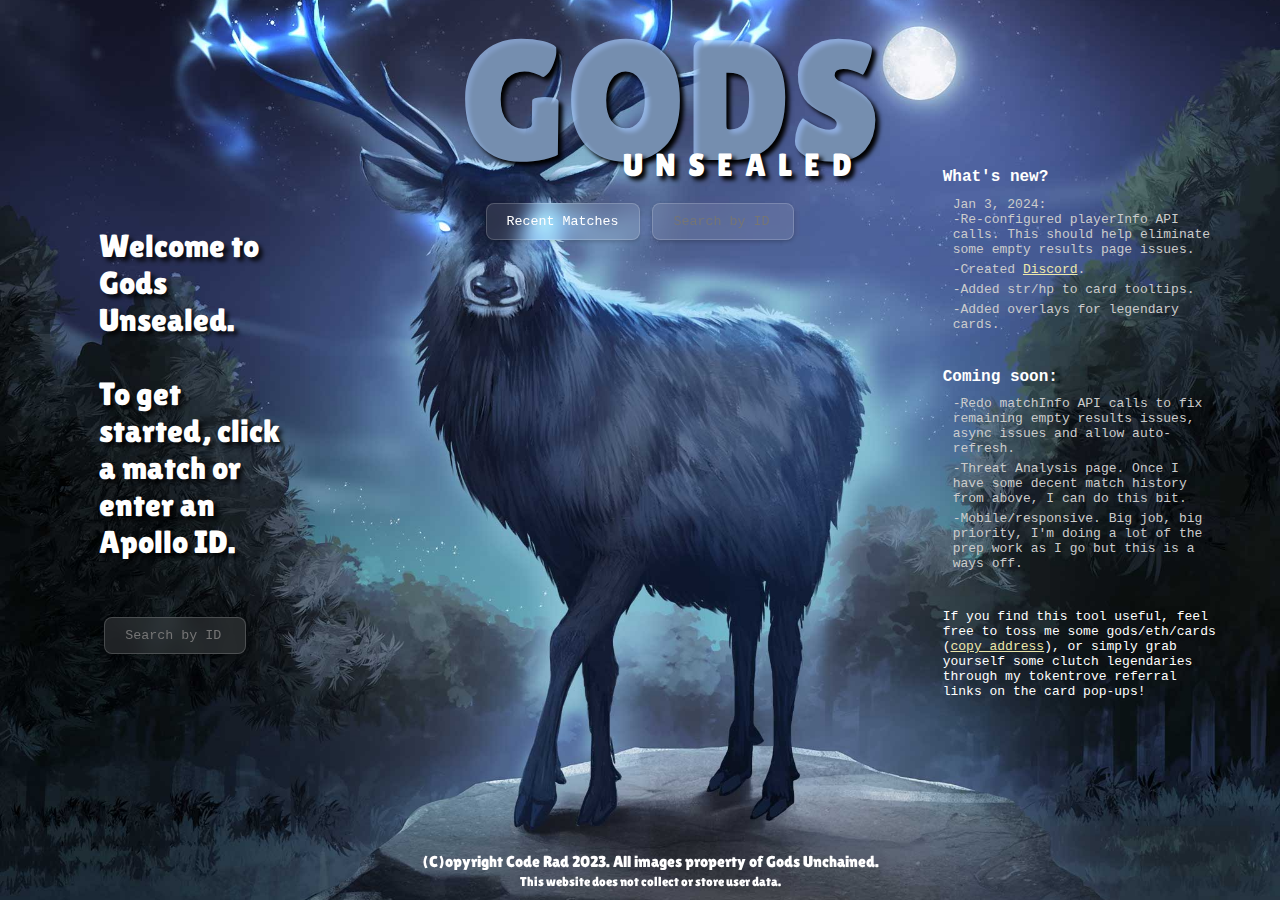
==== commit e8a08adf: "Update patch notes" ====
--- a/index.html
+++ b/index.html
@@ -71,7 +71,7 @@
                 <br>
                 <h1>Coming soon:</h1>
                 <ul>
-                  <li>-Redo matchInfo API calls to fix remaining empty results issues.</li>
+                  <li>-Redo matchInfo API calls to fix remaining empty results issues, async issues and allow auto-refresh.</li>
                   <li>-Threat Analysis page. Once I have some decent match history from above, I can do this bit.</li>
                   <li>-Mobile/responsive. Big job, big priority, I'm doing a lot of the prep work as I go but this is a ways off.</li>
                 </ul>
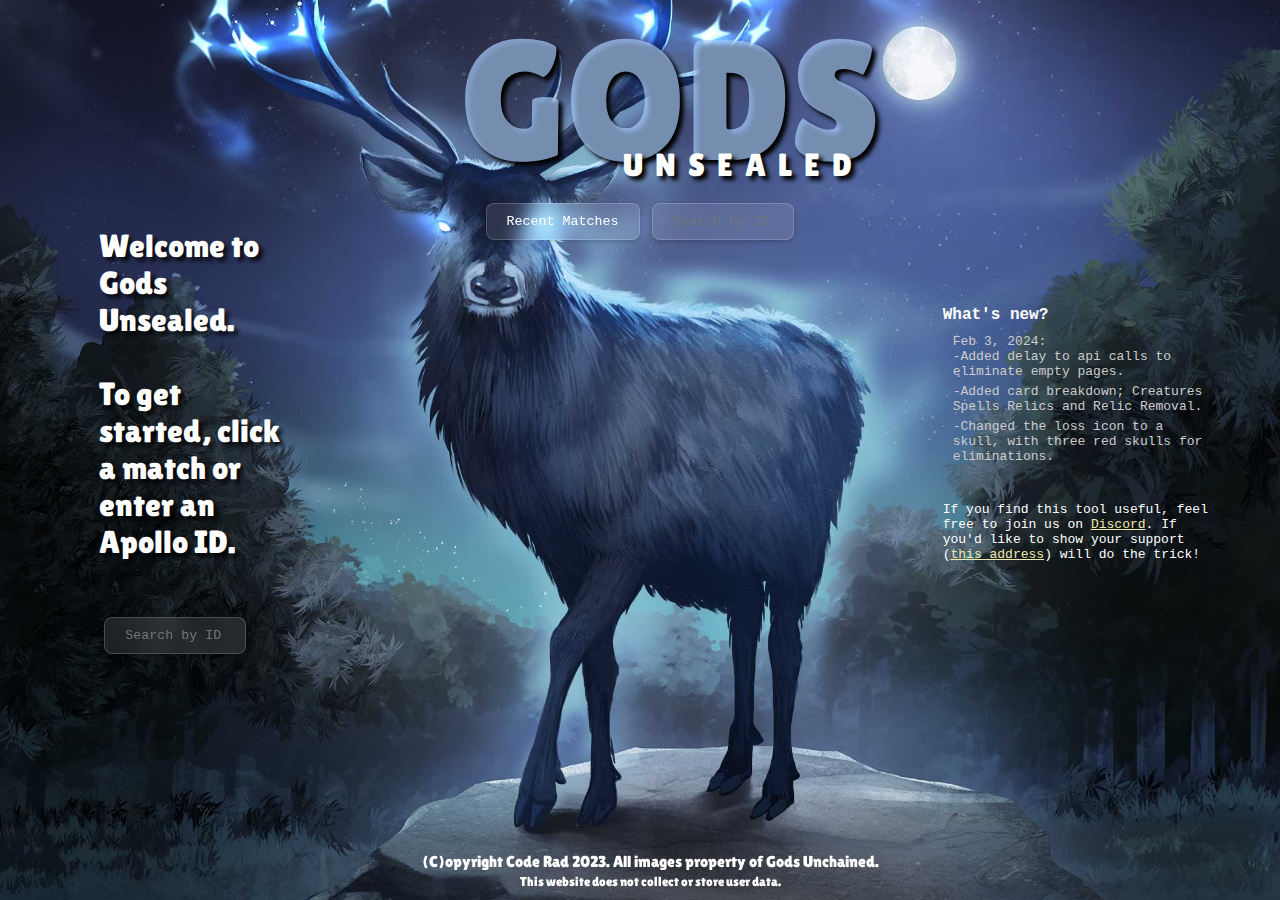
==== commit 754228ff: "Tweak card type display and update patch notes." ====
--- a/index.html
+++ b/index.html
@@ -62,21 +62,13 @@
             <div class="notes-container"><div class="notes-content">
                 <h1>What's new?</h1>
                 <ul>
-                  Jan 3, 2024:
-                  <li>-Re-configured playerInfo API calls. This should help eliminate some empty results page issues.</li>
-                  <li>-Created <a href="https://discord.gg/FB8RCKEh">Discord</a>.</li>
-                  <li>-Added str/hp to card tooltips.</li>
-                  <li>-Added overlays for legendary cards.</li>
+                  Feb 3, 2024:
+                  <li>-Added delay to api calls to eliminate empty pages.</li>                  
+                  <li>-Added card breakdown; Creatures Spells Relics and Relic Removal.</li>
+                  <li>-Changed the loss icon to a skull, with three red skulls for eliminations.</li>
                 </ul>
                 <br>
-                <h1>Coming soon:</h1>
-                <ul>
-                  <li>-Redo matchInfo API calls to fix remaining empty results issues, async issues and allow auto-refresh.</li>
-                  <li>-Threat Analysis page. Once I have some decent match history from above, I can do this bit.</li>
-                  <li>-Mobile/responsive. Big job, big priority, I'm doing a lot of the prep work as I go but this is a ways off.</li>
-                </ul>
-                <br>
-                <p class="notes-call">If you find this tool useful, feel free to toss me some gods/eth/cards (<a href="#" onclick="copyToClipboard('0x6a303302f30e4b86c699c098e56b913dae8823a3')">copy address</a>), or simply grab yourself some clutch legendaries through my tokentrove referral links on the card pop-ups!</p>
+                <p class="notes-call">If you find this tool useful, feel free to join us on <a href="https://discord.gg/B5Bhhdc6Pf">Discord</a>. If you'd like to show your support (<a href="#" onclick="copyToClipboard('0x6a303302f30e4b86c699c098e56b913dae8823a3')">this address</a>) will do the trick!</p>
 <span id="copyNotification" style="display:none;">Copied to clipboard!</span><br><br>
 
 
--- a/styles.css
+++ b/styles.css
@@ -411,7 +411,20 @@
   display: flex;
   justify-content: center;
   width: 100%;
-  margin: 50px 0;
+  margin: 20px 0;
+}
+
+.totals-container {
+  width: 100%;
+  text-align: center;
+  /* padding: 10px; */
+  font-family:'Courier New', Courier, monospace;
+  color: chartreuse;
+  font-size: small;
+  /* border: chartreuse 1px solid; */
+  /* background-color: #00000066; */
+  border-radius: 10px;
+  margin: 5px;
 }
 
 .card-list {
@@ -425,7 +438,7 @@
   display: inline-block;
 }
 
-.card-icon {
+.card-element {
   height: 46px;
   width: 46px;
   border-radius: 50%;
@@ -436,7 +449,7 @@
   background-size: cover;
 }
 
-.card-icon:hover {
+.card-element:hover {
   transform: scale(2.5);
   z-index: 1;
   outline: 1px solid yellow;
@@ -772,10 +785,19 @@
 }
 
 .lost-match {
-  background-color: rgb(158, 39, 39);
+  /* background-color: rgb(158, 39, 39); */
   color: black;
   font-size: 1.3em;
 }
+
+.lost-match-icon {
+  height: 20px;
+  width: 18px;
+  /* border-radius: 50%; */
+  justify-content: center;
+  align-items: center;
+}
+
 
 .won-matches {
   color: gold;
